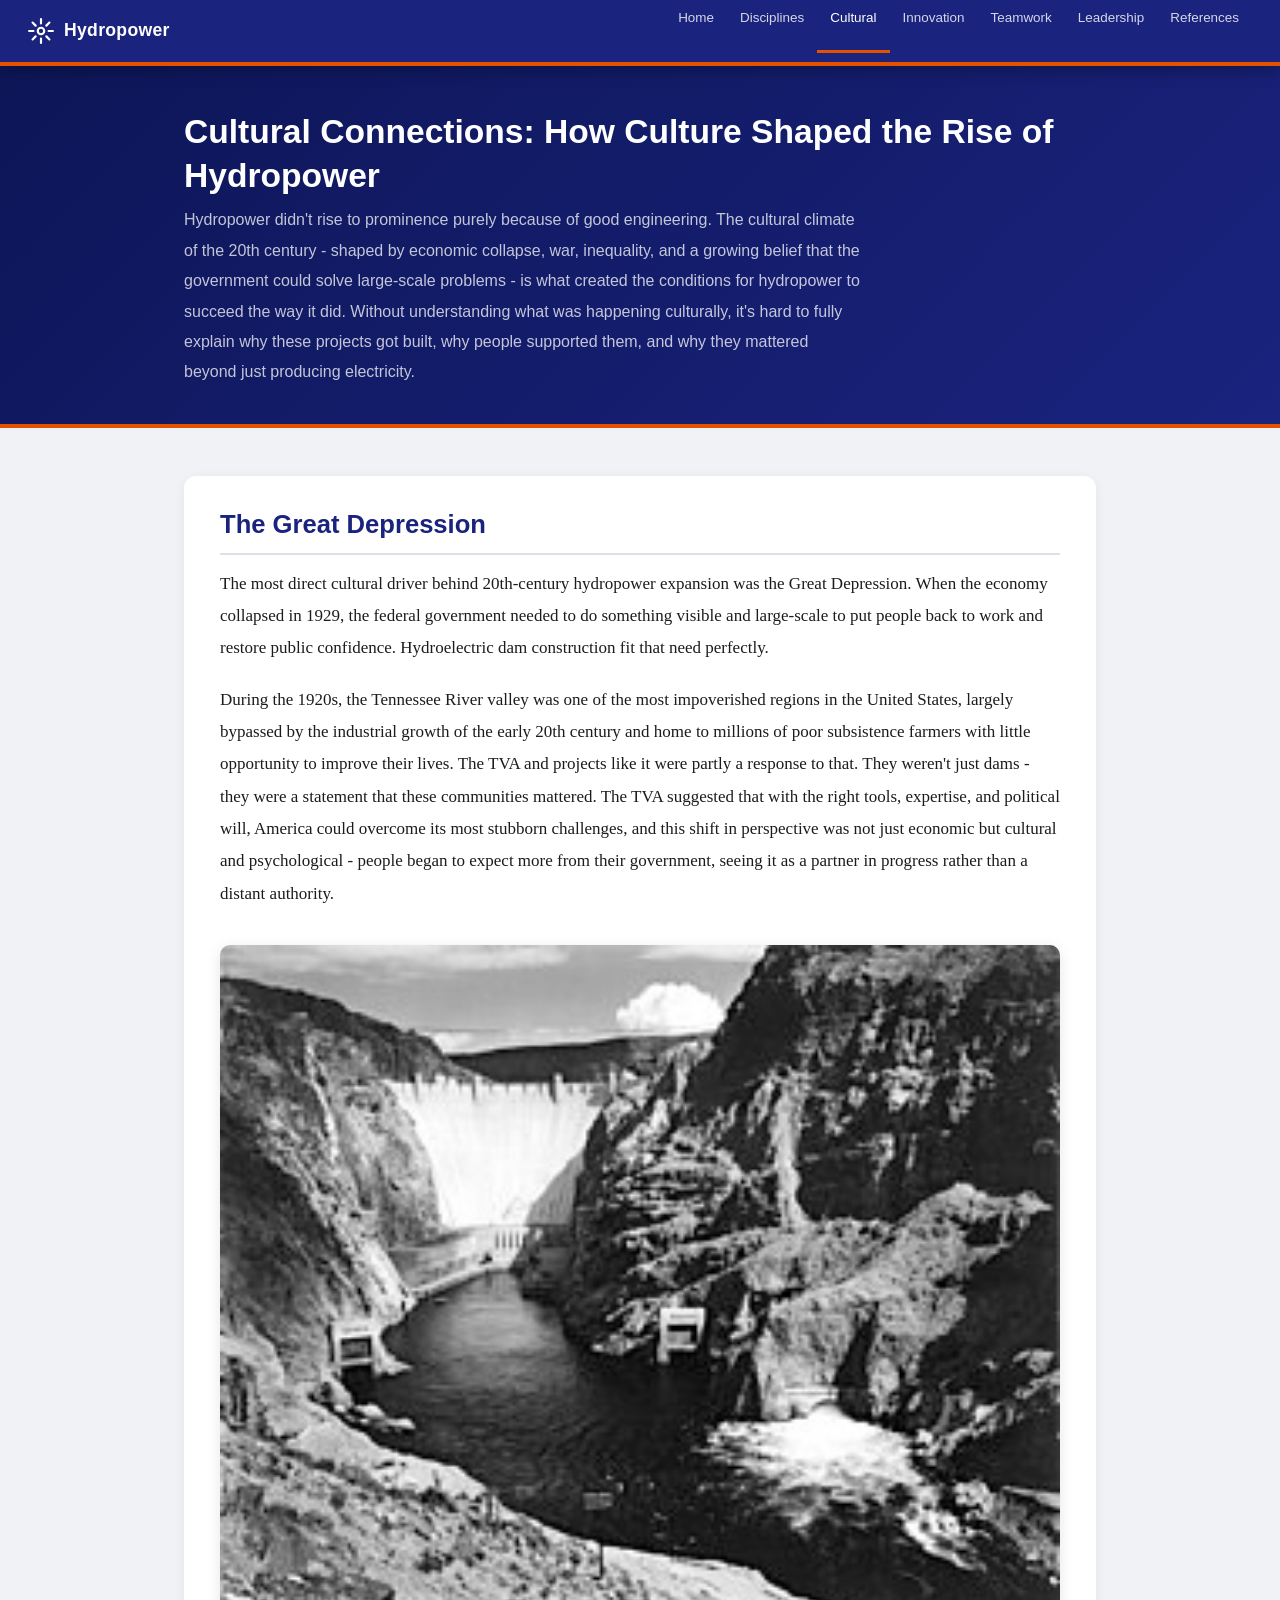
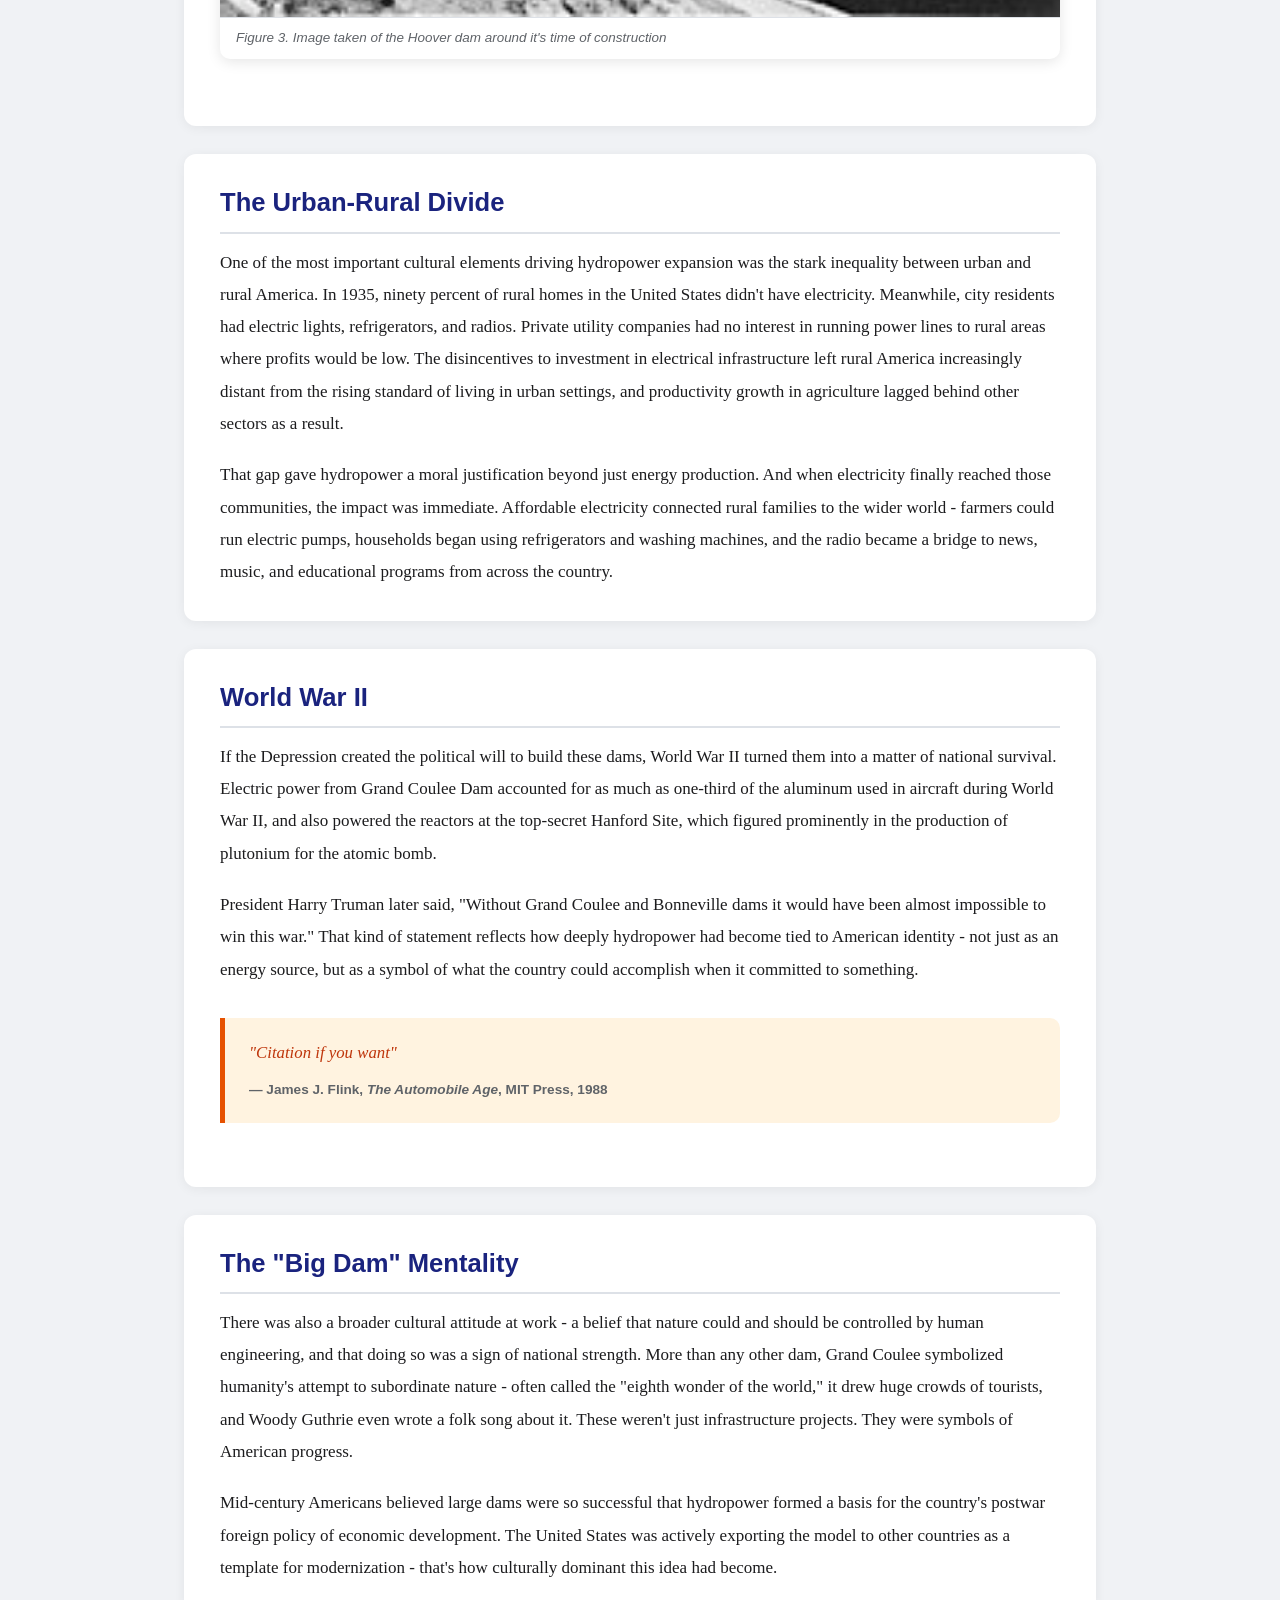
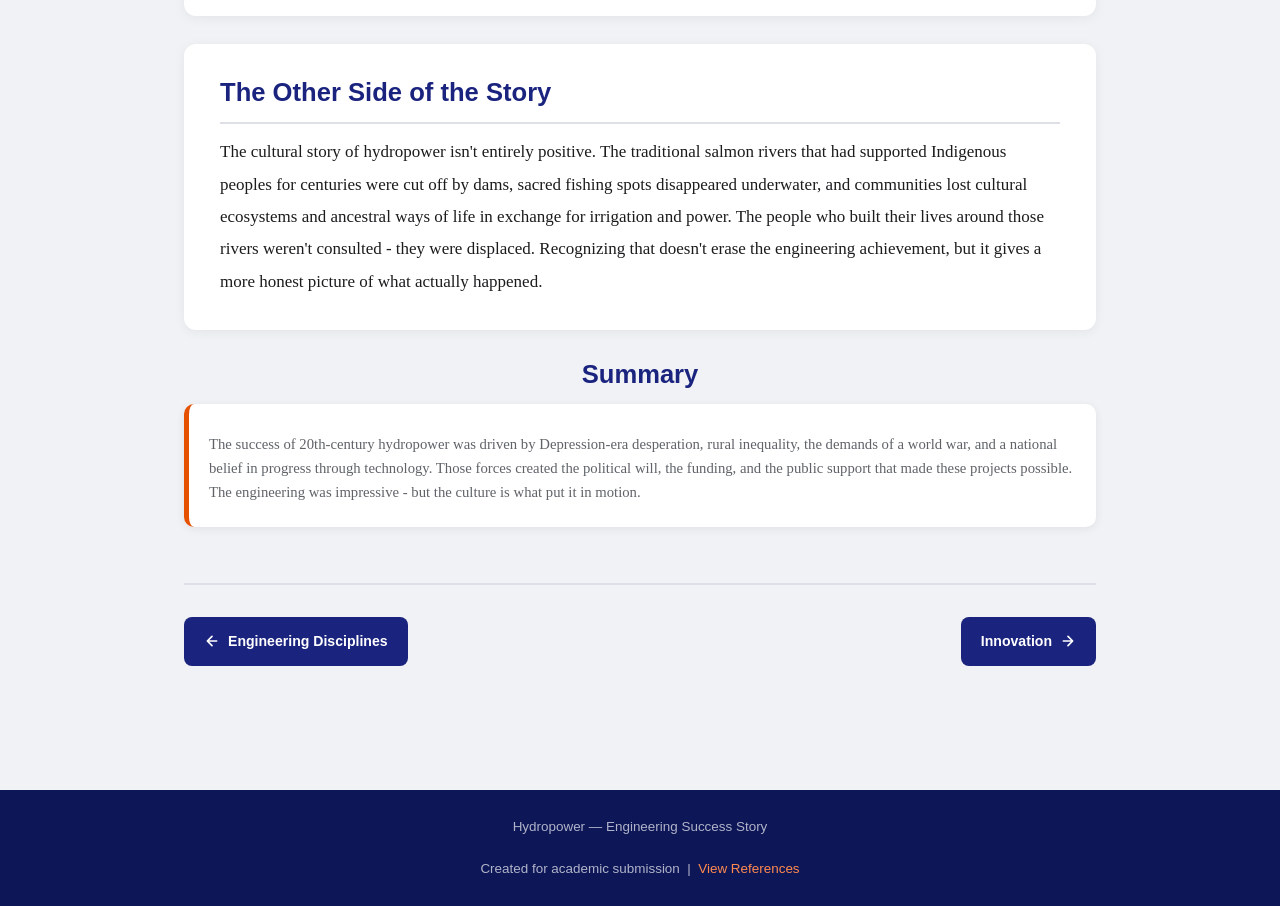
==== page2-cultural.html @ 2762198e "Add files via upload" ====
<!DOCTYPE html>
<html lang="en">
<head>
  <meta charset="UTF-8" />
  <meta name="viewport" content="width=device-width, initial-scale=1.0" />
  <title>Cultural Connections | Hydropower</title>
  <link rel="stylesheet" href="styles.css" />
</head>
<body>

  <!-- ══ HEADER / NAV ══ -->
  <header>
    <a href="index.html" class="nav-logo" aria-label="Site home">
      <svg width="26" height="26" viewBox="0 0 24 24" fill="none" stroke="currentColor"
           stroke-width="2" stroke-linecap="round" stroke-linejoin="round" aria-hidden="true">
        <circle cx="12" cy="12" r="3"/>
        <path d="M12 1v4M12 19v4M4.22 4.22l2.83 2.83M16.95 16.95l2.83 2.83
                 M1 12h4M19 12h4M4.22 19.78l2.83-2.83M16.95 7.05l2.83-2.83"/>
      </svg>
      Hydropower
    </a>
    <nav>
      <ul class="nav-links">
        <li><a href="index.html">Home</a></li>
        <li><a href="page1-disciplines.html">Disciplines</a></li>
        <li><a href="page2-cultural.html" class="active">Cultural</a></li>
        <li><a href="page3-innovation.html">Innovation</a></li>
        <li><a href="page4-teamwork.html">Teamwork</a></li>
        <li><a href="page5-leadership.html">Leadership</a></li>
        <li><a href="page6-references.html">References</a></li>
      </ul>
      <button class="hamburger" id="hamburger" aria-label="Open navigation menu" aria-expanded="false">
        <span class="bar"></span><span class="bar"></span><span class="bar"></span>
      </button>
    </nav>
    <nav class="mobile-nav" id="mobileNav">
      <a href="index.html">Home</a>
      <a href="page1-disciplines.html">Engineering Disciplines</a>
      <a href="page2-cultural.html" class="active">Cultural Connections</a>
      <a href="page3-innovation.html">Innovation</a>
      <a href="page4-teamwork.html">Teamwork</a>
      <a href="page5-leadership.html">Leadership</a>
      <a href="page6-references.html">References</a>
    </nav>
  </header>

  <!-- ══ PAGE HEADER ══ -->
  <div class="page-header">
    <div class="container" style="padding-top:0; padding-bottom:0;">
      <h1>Cultural Connections: How Culture Shaped the Rise of Hydropower</h1>
      <p class="page-desc">
        Hydropower didn't rise to prominence purely because of good engineering. The cultural climate of the 20th century - shaped by economic collapse, war, inequality, and a growing belief that the government could solve large-scale problems - is what created the conditions for hydropower to succeed the way it did. Without understanding what was happening culturally, it's hard to fully explain why these projects got built, why people supported them, and why they mattered beyond just producing electricity.
      </p>
    </div>
  </div>

  <!-- ══ MAIN CONTENT ══ -->
  <main class="container">

    <div class="content-section">
      <h2>The Great Depression</h2>
      <p>
        The most direct cultural driver behind 20th-century hydropower expansion was the Great Depression. 
        When the economy collapsed in 1929, the federal government needed to do something visible and 
        large-scale to put people back to work and restore public confidence. Hydroelectric dam construction 
        fit that need perfectly.
      </p>
      <p>
        During the 1920s, the Tennessee River valley was one of the most impoverished regions in the United States, 
        largely bypassed by the industrial growth of the early 20th century and home to millions of poor subsistence
        farmers with little opportunity to improve their lives. The TVA and projects like it were partly a response 
        to that. They weren't just dams - they were a statement that these communities mattered. The TVA suggested 
        that with the right tools, expertise, and political will, America could overcome its most stubborn challenges,
        and this shift in perspective was not just economic but cultural and psychological - people began to expect 
        more from their government, seeing it as a partner in progress rather than a distant authority.
      </p>

      <figure>
        <img src= "images/hooverdam.jpg"
             alt="Illustration of a busy European city street in the 1880s with horse-drawn carriages, pedestrians, and cobblestone roads"
             width="900" height="420" loading="lazy" />
        <figcaption>
          Figure 3. Image taken of the Hoover dam around it's time of construction
        </figcaption>
      </figure>
    </div>

    <div class="content-section">
      <h2>The Urban-Rural Divide</h2>
      <p>
        One of the most important cultural elements driving hydropower expansion was the stark inequality 
        between urban and rural America. In 1935, ninety percent of rural homes in the United States didn't
        have electricity. Meanwhile, city residents had electric lights, refrigerators, and radios. Private
        utility companies had no interest in running power lines to rural areas where profits would be low. 
        The disincentives to investment in electrical infrastructure left rural America increasingly distant 
        from the rising standard of living in urban settings, and productivity growth in agriculture lagged 
        behind other sectors as a result.
      </p>
      <p>
        That gap gave hydropower a moral justification beyond just energy production. 
        And when electricity finally reached those communities, the impact was immediate. 
        Affordable electricity connected rural families to the wider world - farmers could run electric pumps, 
        households began using refrigerators and washing machines, and the radio became a bridge to news, music,
        and educational programs from across the country.
      </p>
    </div>

    <div class="content-section">
      <h2>World War II</h2>
      <p>
        If the Depression created the political will to build these dams, World War II turned them into a matter 
        of national survival. Electric power from Grand Coulee Dam accounted for as much as one-third of the aluminum
        used in aircraft during World War II, and also powered the reactors at the top-secret Hanford Site,
        which figured prominently in the production of plutonium for the atomic bomb.
      </p>
      <p>
        President Harry Truman later said, "Without Grand Coulee and Bonneville dams it would have been 
        almost impossible to win this war." That kind of statement reflects how deeply hydropower had become 
        tied to American identity - not just as an energy source, but as a symbol of what the country could 
        accomplish when it committed to something.
      </p>


      <div class="callout orange">
        "Citation if you want"
        <cite>— James J. Flink, <em>The Automobile Age</em>, MIT Press, 1988</cite>
      </div>
    </div>

    <div class="content-section">
      <h2>The "Big Dam" Mentality</h2>
      <p>
        There was also a broader cultural attitude at work - a belief that nature could and should be controlled 
        by human engineering, and that doing so was a sign of national strength. More than any other dam, Grand 
        Coulee symbolized humanity's attempt to subordinate nature - often called the "eighth wonder of the world," 
        it drew huge crowds of tourists, and Woody Guthrie even wrote a folk song about it. These weren't just 
        infrastructure projects. They were symbols of American progress.
      </p>
      <p>
        Mid-century Americans believed large dams were so successful that hydropower formed a basis for 
        the country's postwar foreign policy of economic development. The United States was actively exporting 
        the model to other countries as a template for modernization - that's how culturally dominant this idea 
        had become.
      </p>
    </div>

    <div class="content-section">
      <h2>The Other Side of the Story</h2>
      <p>
        The cultural story of hydropower isn't entirely positive. The traditional salmon rivers 
        that had supported Indigenous peoples for centuries were cut off by dams, sacred fishing spots 
        disappeared underwater, and communities lost cultural ecosystems and ancestral ways of life in exchange 
        for irrigation and power. The people who built their lives around those rivers weren't consulted - they were 
        displaced. Recognizing that doesn't erase the engineering achievement, but it gives a more honest picture of 
        what actually happened.
      </p>
    </div>

      <h2 style="margin-top:0; text-align: center;">Summary</h2>
      <div class="summary-card">
        <div class="card-label"></div>
        <p>The success of 20th-century hydropower was driven by Depression-era desperation, 
        rural inequality, the demands of a world war, and a national belief in progress through technology. 
        Those forces created the political will, the funding, and the public support that made these projects 
        possible. The engineering was impressive - but the culture is what put it in motion.</p>
      </div>

    <!-- Prev / Next -->
    <nav class="page-nav" aria-label="Page navigation">
      <a href="page1-disciplines.html">
        <svg width="16" height="16" viewBox="0 0 24 24" fill="none" stroke="currentColor"
             stroke-width="2.5" stroke-linecap="round" stroke-linejoin="round" aria-hidden="true">
          <path d="M19 12H5M12 19l-7-7 7-7"/>
        </svg>
        Engineering Disciplines
      </a>
      <a href="page3-innovation.html" class="next">
        Innovation
        <svg width="16" height="16" viewBox="0 0 24 24" fill="none" stroke="currentColor"
             stroke-width="2.5" stroke-linecap="round" stroke-linejoin="round" aria-hidden="true">
          <path d="M5 12h14M12 5l7 7-7 7"/>
        </svg>
      </a>
    </nav>

  </main>

  <footer>
    <p>Hydropower — Engineering Success Story</p>
    <p>Created for academic submission &nbsp;|&nbsp;
       <a href="page6-references.html">View References</a></p>
  </footer>

  <script>
    const hamburger = document.getElementById('hamburger');
    const mobileNav = document.getElementById('mobileNav');
    hamburger.addEventListener('click', () => {
      const isOpen = mobileNav.classList.toggle('open');
      hamburger.classList.toggle('open', isOpen);
      hamburger.setAttribute('aria-expanded', isOpen);
    });
    mobileNav.querySelectorAll('a').forEach(link => {
      link.addEventListener('click', () => {
        mobileNav.classList.remove('open');
        hamburger.classList.remove('open');
        hamburger.setAttribute('aria-expanded', false);
      });
    });
  </script>
</body>
</html>
---- styles.css ----
/* ================================================================
   styles.css — Internal Combustion Engine: Engineering Success
   Shared stylesheet for all pages
   ================================================================ */

/* ── Reset & Custom Properties ── */
*, *::before, *::after {
  box-sizing: border-box;
  margin: 0;
  padding: 0;
}

:root {
  --primary:       #1a237e;   /* deep navy  */
  --primary-dark:  #0d1657;
  --primary-mid:   #283593;
  --accent:        #e65100;   /* engineering orange */
  --accent-light:  #ff8a50;
  --bg:            #f0f2f5;
  --surface:       #ffffff;
  --text:          #1c1c1e;
  --text-muted:    #5f6368;
  --border:        #dde1e7;
  --nav-height:    66px;
}

html { scroll-behavior: smooth; }

body {
  font-family: Georgia, 'Times New Roman', serif;
  background: var(--bg);
  color: var(--text);
  line-height: 1.9;
  font-size: 1.0625rem;
}

/* ── Typography ── */
h1, h2, h3, h4 {
  font-family: 'Segoe UI', Arial, Helvetica, sans-serif;
  line-height: 1.3;
  color: var(--primary);
}

h1 { font-size: 2.25rem; margin-bottom: 0.6rem; }
h2 { font-size: 1.6rem;  margin: 2.2rem 0 0.8rem; }
h3 { font-size: 1.15rem; margin: 1.6rem 0 0.5rem; color: var(--accent); }
h4 { font-size: 1rem;    margin: 1.2rem 0 0.4rem; color: var(--primary-mid); }

p { margin-bottom: 1.2rem; }
p:last-child { margin-bottom: 0; }

a { color: var(--accent); text-decoration: none; }
a:hover { text-decoration: underline; }

ul, ol { padding-left: 1.5rem; margin-bottom: 1.2rem; }
li { margin-bottom: 0.4rem; }

strong { color: var(--primary-dark); }

/* ── Header & Navigation ── */
header {
  position: sticky;
  top: 0;
  z-index: 1000;
  height: var(--nav-height);
  background: var(--primary);
  border-bottom: 4px solid var(--accent);
  display: flex;
  align-items: center;
  justify-content: space-between;
  padding: 0 1.75rem;
  box-shadow: 0 3px 16px rgba(0,0,0,0.35);
}

.nav-logo {
  display: flex;
  align-items: center;
  gap: 10px;
  color: #fff;
  font-family: 'Segoe UI', Arial, sans-serif;
  font-size: 1.1rem;
  font-weight: 700;
  letter-spacing: 0.3px;
  text-decoration: none;
  flex-shrink: 0;
  white-space: nowrap;
}

.nav-logo svg { flex-shrink: 0; }

.nav-logo:hover { text-decoration: none; opacity: 0.9; }

/* Desktop links */
.nav-links {
  display: flex;
  align-items: center;
  list-style: none;
  gap: 0;
  height: var(--nav-height);
}

.nav-links li { height: 100%; display: flex; align-items: center; }

.nav-links a {
  display: flex;
  align-items: center;
  height: 100%;
  padding: 0 13px;
  color: rgba(255,255,255,0.82);
  font-family: 'Segoe UI', Arial, sans-serif;
  font-size: 0.84rem;
  font-weight: 500;
  text-decoration: none;
  border-bottom: 3px solid transparent;
  transition: color 0.2s, border-color 0.2s;
  white-space: nowrap;
  margin-top: 3px;  /* offset for border-bottom */
}

.nav-links a:hover,
.nav-links a.active {
  color: #fff;
  border-bottom-color: var(--accent);
  text-decoration: none;
}

/* Hamburger button */
.hamburger {
  display: none;
  flex-direction: column;
  gap: 5px;
  background: none;
  border: none;
  cursor: pointer;
  padding: 8px;
  border-radius: 6px;
  transition: background 0.2s;
  flex-shrink: 0;
}

.hamburger:hover { background: rgba(255,255,255,0.12); }

.hamburger .bar {
  width: 24px;
  height: 3px;
  background: #fff;
  border-radius: 3px;
  transition: all 0.3s ease;
  display: block;
}

.hamburger.open .bar:nth-child(1) { transform: translateY(8px) rotate(45deg); }
.hamburger.open .bar:nth-child(2) { opacity: 0; transform: scaleX(0); }
.hamburger.open .bar:nth-child(3) { transform: translateY(-8px) rotate(-45deg); }

/* Mobile dropdown nav */
.mobile-nav {
  display: none;
  position: absolute;
  top: var(--nav-height);
  left: 0;
  right: 0;
  background: var(--primary-dark);
  border-bottom: 3px solid var(--accent);
  flex-direction: column;
  box-shadow: 0 8px 24px rgba(0,0,0,0.45);
}

.mobile-nav.open { display: flex; }

.mobile-nav a {
  padding: 13px 22px;
  color: rgba(255,255,255,0.85);
  font-family: 'Segoe UI', Arial, sans-serif;
  font-size: 0.93rem;
  font-weight: 500;
  border-bottom: 1px solid rgba(255,255,255,0.07);
  text-decoration: none;
  transition: background 0.2s, color 0.2s, padding-left 0.2s;
}

.mobile-nav a:hover  { background: rgba(230,81,0,0.18); color: #fff; padding-left: 30px; }
.mobile-nav a.active { color: var(--accent-light); }
.mobile-nav a:last-child { border-bottom: none; }

/* ── Hero Section ── */
.hero {
  background: linear-gradient(150deg, var(--primary-dark) 0%, var(--primary) 50%, var(--primary-mid) 100%);
  color: #fff;
  padding: 72px 1.5rem 60px;
  text-align: center;
  position: relative;
  overflow: hidden;
}

.hero::after {
  content: '';
  position: absolute;
  inset: 0;
  background: url("data:image/svg+xml,%3Csvg width='60' height='60' viewBox='0 0 60 60' xmlns='http://www.w3.org/2000/svg'%3E%3Cg fill='none' fill-rule='evenodd'%3E%3Cg fill='%23ffffff' fill-opacity='0.03'%3E%3Cpath d='M36 34v-4h-2v4h-4v2h4v4h2v-4h4v-2h-4zm0-30V0h-2v4h-4v2h4v4h2V6h4V4h-4zM6 34v-4H4v4H0v2h4v4h2v-4h4v-2H6zM6 4V0H4v4H0v2h4v4h2V6h4V4H6z'/%3E%3C/g%3E%3C/g%3E%3C/svg%3E");
  pointer-events: none;
}

.hero-inner { position: relative; z-index: 1; }

.hero-badge {
  display: inline-block;
  background: var(--accent);
  color: #fff;
  font-family: 'Segoe UI', Arial, sans-serif;
  font-size: 0.75rem;
  font-weight: 700;
  letter-spacing: 1.8px;
  text-transform: uppercase;
  padding: 5px 14px;
  border-radius: 20px;
  margin-bottom: 18px;
}

.hero h1 {
  color: #fff;
  font-size: 2.7rem;
  max-width: 820px;
  margin: 0 auto 1rem;
  text-shadow: 0 2px 8px rgba(0,0,0,0.25);
}

.hero .subtitle {
  font-family: 'Segoe UI', Arial, sans-serif;
  font-size: 1.1rem;
  color: rgba(255,255,255,0.82);
  max-width: 640px;
  margin: 0 auto;
  line-height: 1.75;
}

/* ── Page Header (non-home pages) ── */
.page-header {
  background: linear-gradient(135deg, var(--primary-dark) 0%, var(--primary) 100%);
  padding: 44px 1.5rem 36px;
  color: #fff;
  border-bottom: 4px solid var(--accent);
}

.page-header .page-label {
  font-family: 'Segoe UI', Arial, sans-serif;
  font-size: 0.75rem;
  font-weight: 700;
  letter-spacing: 2px;
  text-transform: uppercase;
  color: var(--accent-light);
  margin-bottom: 8px;
}

.page-header h1 {
  color: #fff;
  font-size: 2.1rem;
  margin-bottom: 0.5rem;
}

.page-header .page-desc {
  font-family: 'Segoe UI', Arial, sans-serif;
  font-size: 1rem;
  color: rgba(255,255,255,0.75);
  max-width: 680px;
}

/* ── Main Container ── */
.container {
  max-width: 960px;
  margin: 0 auto;
  padding: 48px 1.5rem 64px;
}

/* ── Content Cards / Sections ── */
.content-section {
  background: var(--surface);
  border-radius: 12px;
  padding: 32px 36px;
  margin-bottom: 28px;
  box-shadow: 0 2px 12px rgba(0,0,0,0.06);
}

.content-section > h2:first-child {
  margin-top: 0;
  padding-bottom: 12px;
  border-bottom: 2px solid var(--border);
}

/* ── Info Summary Grid (Home page) ── */
.summary-grid {
  display: grid;
  grid-template-columns: repeat(auto-fit, minmax(270px, 1fr));
  gap: 18px;
  margin: 2rem 0;
}

.summary-card {
  background: var(--surface);
  border-radius: 10px;
  padding: 22px 20px;
  border-left: 5px solid var(--accent);
  box-shadow: 0 2px 10px rgba(0,0,0,0.07);
}

.summary-card img {
  width: 100%;   
  height: 250px;   
  display: block;   
  border-radius: 6px; 
  
  object-fit: cover;    
  object-position: top; 
}

.summary-grid-centered {
  display: grid;
  grid-template-columns: repeat(auto-fit, minmax(270px, 1fr));
  place-content: center;
  gap: 18px;
  margin: 2rem 0;
}

.summary-card-spaced {
  background: var(--surface);
  border-radius: 10px;
  padding: 22px 20px;
  border-left: 5px solid var(--accent);
  box-shadow: 0 2px 10px rgba(0,0,0,0.07);
  gap: 18px;
  margin: 2rem 0;
}

.summary-card .card-label {
  font-family: 'Segoe UI', Arial, sans-serif;
  font-size: 0.72rem;
  font-weight: 700;
  letter-spacing: 2px;
  text-transform: uppercase;
  color: var(--accent);
  margin-bottom: 6px;
}

.summary-card h3 {
  font-size: 1rem;
  margin: 0 0 6px;
  color: var(--primary-dark);
}

.summary-card p { margin: 0; font-size: 0.92rem; color: var(--text-muted); line-height: 1.65; }

/* ── Discipline Cards Grid ── */
.discipline-grid {
  display: grid;
  grid-template-columns: repeat(auto-fit, minmax(260px, 1fr));
  gap: 20px;
  margin: 2rem 0;
}

.discipline-card {
  background: var(--surface);
  border-radius: 10px;
  overflow: hidden;
  box-shadow: 0 2px 10px rgba(0,0,0,0.08);
  border-top: 5px solid var(--primary);
  transition: transform 0.2s, box-shadow 0.2s;
}

.discipline-card:hover {
  transform: translateY(-3px);
  box-shadow: 0 6px 20px rgba(0,0,0,0.12);
}

.discipline-card.orange { border-top-color: var(--accent); }
.discipline-card.green  { border-top-color: #2e7d32; }
.discipline-card.teal   { border-top-color: #00695c; }
.discipline-card.purple { border-top-color: #6a1b9a; }
.discipline-card.red    { border-top-color: #c62828; }

.discipline-card-body { padding: 22px 20px; }
.discipline-card-body h3 { font-size: 1rem; margin: 0 0 8px; color: var(--primary); }
.discipline-card-body p  { font-size: 0.9rem; color: var(--text-muted); margin: 0; line-height: 1.7; }

/* ── Timeline ── */
.timeline {
  position: relative;
  margin: 2rem 0;
  padding-left: 36px;
}

.timeline::before {
  content: '';
  position: absolute;
  left: 11px;
  top: 8px;
  bottom: 8px;
  width: 3px;
  background: linear-gradient(to bottom, var(--primary), var(--accent));
  border-radius: 2px;
}

.timeline-item {
  position: relative;
  margin-bottom: 30px;
  background: var(--surface);
  border-radius: 10px;
  padding: 20px 22px;
  box-shadow: 0 2px 8px rgba(0,0,0,0.07);
}

.timeline-item::before {
  content: '';
  position: absolute;
  left: -30px;
  top: 22px;
  width: 14px;
  height: 14px;
  border-radius: 50%;
  background: var(--accent);
  border: 3px solid var(--bg);
  box-shadow: 0 0 0 2px var(--accent);
}

.timeline-item .year {
  font-family: 'Segoe UI', Arial, sans-serif;
  font-size: 0.78rem;
  font-weight: 700;
  letter-spacing: 1.5px;
  text-transform: uppercase;
  color: var(--accent);
  margin-bottom: 4px;
}

.timeline-item h3 { font-size: 1.05rem; margin: 0 0 8px; color: var(--primary); }
.timeline-item p  { font-size: 0.93rem; color: var(--text-muted); margin: 0; line-height: 1.75; }

/* ── Person Cards ── */
.person-grid {
  display: grid;
  grid-template-columns: repeat(auto-fit, minmax(220px, 1fr));
  gap: 20px;
  margin: 2rem 0;
}

.person-card {
  background: var(--surface);
  border-radius: 10px;
  overflow: hidden;
  box-shadow: 0 2px 10px rgba(0,0,0,0.08);
  text-align: center;
  transition: transform 0.2s, box-shadow 0.2s;
}

.person-card-center {
  background: var(--surface);
  border-radius: 10px;
  overflow: hidden;
  box-shadow: 0 2px 10px rgba(0,0,0,0.08);
  text-align: center;
  transition: transform 0.2s, box-shadow 0.2s;
  gap: 20px;
  margin: 2rem 0;
}

.person-card:hover {
  transform: translateY(-3px);
  box-shadow: 0 6px 20px rgba(0,0,0,0.12);
}

.person-card-center:hover {
  transform: translateY(-3px);
  box-shadow: 0 6px 20px rgba(0,0,0,0.12);
}

.person-card img {
  width: 100%;
  height: 175px;
  object-fit: cover;
  display: block;
}

.person-card-body { padding: 16px 14px; }
.person-card-body h3 { font-size: 1rem; margin: 0 0 4px; color: var(--primary-dark); }
.person-card-body .role {
  font-family: 'Segoe UI', Arial, sans-serif;
  font-size: 0.78rem;
  color: var(--accent);
  font-weight: 700;
  text-transform: uppercase;
  letter-spacing: 0.8px;
}

/* ── Figure / Caption ── */
figure {
  margin: 2.2rem 0;
  background: var(--surface);
  border-radius: 10px;
  overflow: hidden;
  box-shadow: 0 3px 14px rgba(0,0,0,0.1);
}

figure img {
  width: 100%;
  height: auto;
  display: block;
}

figcaption {
  font-family: 'Segoe UI', Arial, sans-serif;
  font-size: 0.84rem;
  color: var(--text-muted);
  padding: 10px 16px 11px;
  border-top: 1px solid var(--border);
  font-style: italic;
  line-height: 1.5;
}

/* ── Blockquote / Callout ── */
.callout {
  background: #e8eaf6;
  border-left: 5px solid var(--primary);
  border-radius: 0 10px 10px 0;
  padding: 20px 24px;
  margin: 2rem 0;
  font-style: italic;
  color: var(--primary-dark);
  font-size: 1.05rem;
  line-height: 1.8;
}

.callout cite {
  display: block;
  margin-top: 10px;
  font-size: 0.85rem;
  font-style: normal;
  color: var(--text-muted);
  font-family: 'Segoe UI', Arial, sans-serif;
  font-weight: 600;
}

.callout.orange {
  background: #fff3e0;
  border-left-color: var(--accent);
  color: #bf360c;
}

/* ── Stat/Highlight Row ── */
.stat-row {
  display: flex;
  flex-wrap: wrap;
  gap: 16px;
  margin: 2rem 0;
}

.stat-box {
  flex: 1 1 140px;
  background: var(--surface);
  border-radius: 10px;
  padding: 20px 16px;
  text-align: center;
  box-shadow: 0 2px 8px rgba(0,0,0,0.07);
  border-top: 4px solid var(--accent);
}

.stat-box .stat-number {
  font-family: 'Segoe UI', Arial, sans-serif;
  font-size: 2rem;
  font-weight: 800;
  color: var(--accent);
  line-height: 1;
  margin-bottom: 6px;
}

.stat-box .stat-label {
  font-family: 'Segoe UI', Arial, sans-serif;
  font-size: 0.8rem;
  color: var(--text-muted);
  line-height: 1.4;
}

/* ── References List ── */
.ref-list {
  list-style: none;
  counter-reset: ref;
}

.ref-list li {
  counter-increment: ref;
  padding: 16px 0 16px 52px;
  position: relative;
  border-bottom: 1px solid var(--border);
  font-size: 0.95rem;
  line-height: 1.85;
}

.ref-list li:last-child { border-bottom: none; }

.ref-list li::before {
  content: counter(ref);
  position: absolute;
  left: 0;
  top: 18px;
  width: 34px;
  height: 34px;
  background: var(--accent);
  color: #fff;
  font-family: 'Segoe UI', Arial, sans-serif;
  font-size: 0.82rem;
  font-weight: 700;
  border-radius: 50%;
  display: grid;
  place-items: center;
}

/* ── Prev / Next Page Navigation ── */
.page-nav {
  display: flex;
  justify-content: space-between;
  align-items: center;
  flex-wrap: wrap;
  gap: 12px;
  margin-top: 3.5rem;
  padding-top: 2rem;
  border-top: 2px solid var(--border);
}

.page-nav a {
  display: inline-flex;
  align-items: center;
  gap: 8px;
  padding: 11px 20px;
  background: var(--primary);
  color: #fff;
  border-radius: 8px;
  font-family: 'Segoe UI', Arial, sans-serif;
  font-size: 0.88rem;
  font-weight: 600;
  text-decoration: none;
  transition: background 0.2s, transform 0.15s;
}

.page-nav a:hover {
  background: var(--accent);
  text-decoration: none;
  transform: translateY(-1px);
}

.page-nav a.next { margin-left: auto; }

/* ── Section Divider ── */
hr.section-rule {
  border: none;
  border-top: 2px solid var(--border);
  margin: 2.5rem 0;
}

/* ── Footer ── */
footer {
  background: var(--primary-dark);
  color: rgba(255,255,255,0.68);
  font-family: 'Segoe UI', Arial, sans-serif;
  font-size: 0.84rem;
  text-align: center;
  padding: 26px 16px;
  margin-top: 60px;
  line-height: 1.7;
}

footer a { color: var(--accent-light); }
footer p + p { margin-top: 4px; }

/* ── Responsive — Tablet ── */
@media (max-width: 860px) {
  .nav-links { display: none; }
  .hamburger { display: flex; }

  .hero h1 { font-size: 2rem; }
  .page-header h1 { font-size: 1.75rem; }
  .container { padding: 36px 1.25rem 52px; }
  .content-section { padding: 24px 22px; }
}

/* ── Responsive — Mobile ── */
@media (max-width: 560px) {
  .hero { padding: 48px 1rem 38px; }
  .hero h1 { font-size: 1.65rem; }
  h1 { font-size: 1.7rem; }
  h2 { font-size: 1.3rem; }
  body { font-size: 1rem; }

  .content-section { padding: 20px 16px; }
  .page-nav { flex-direction: column; align-items: stretch; }
  .page-nav a.next { margin-left: 0; }
  .page-nav a { justify-content: center; }

  .stat-row { gap: 10px; }
  .stat-box { flex: 1 1 120px; }
}
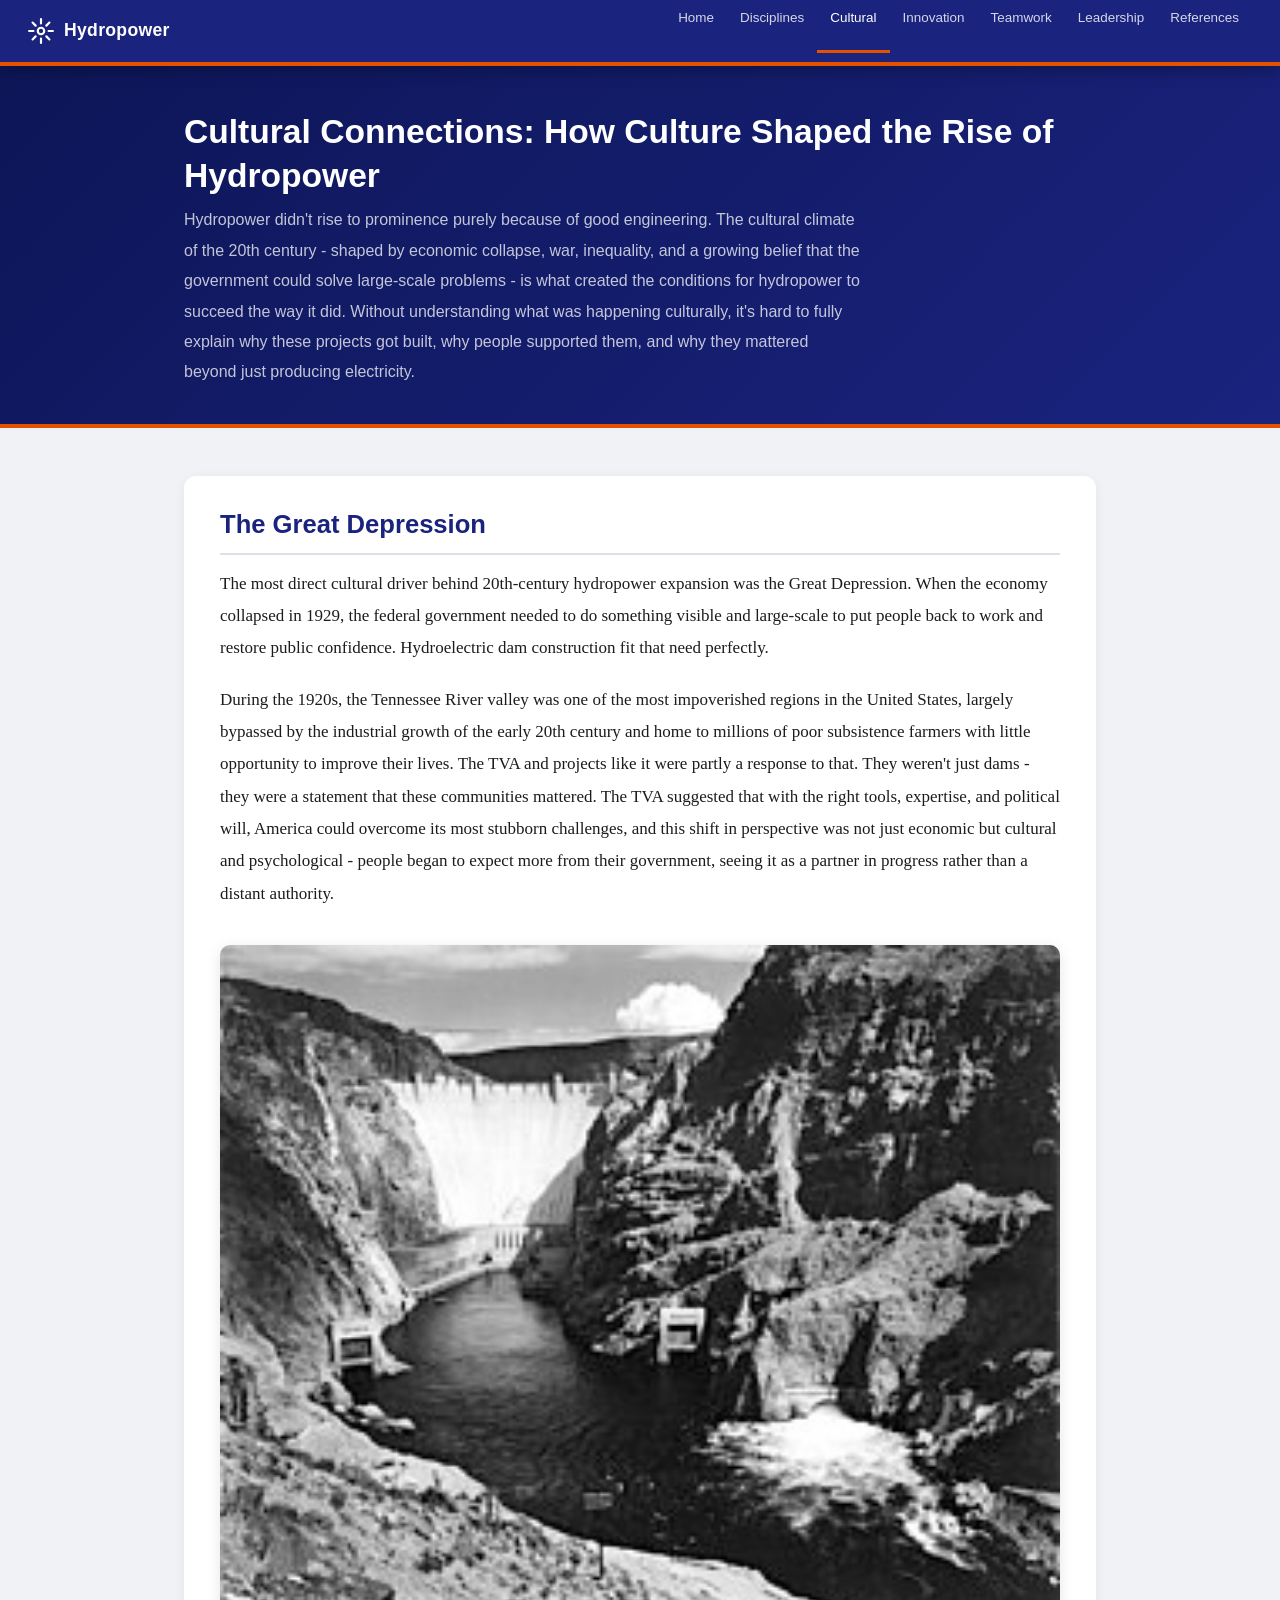
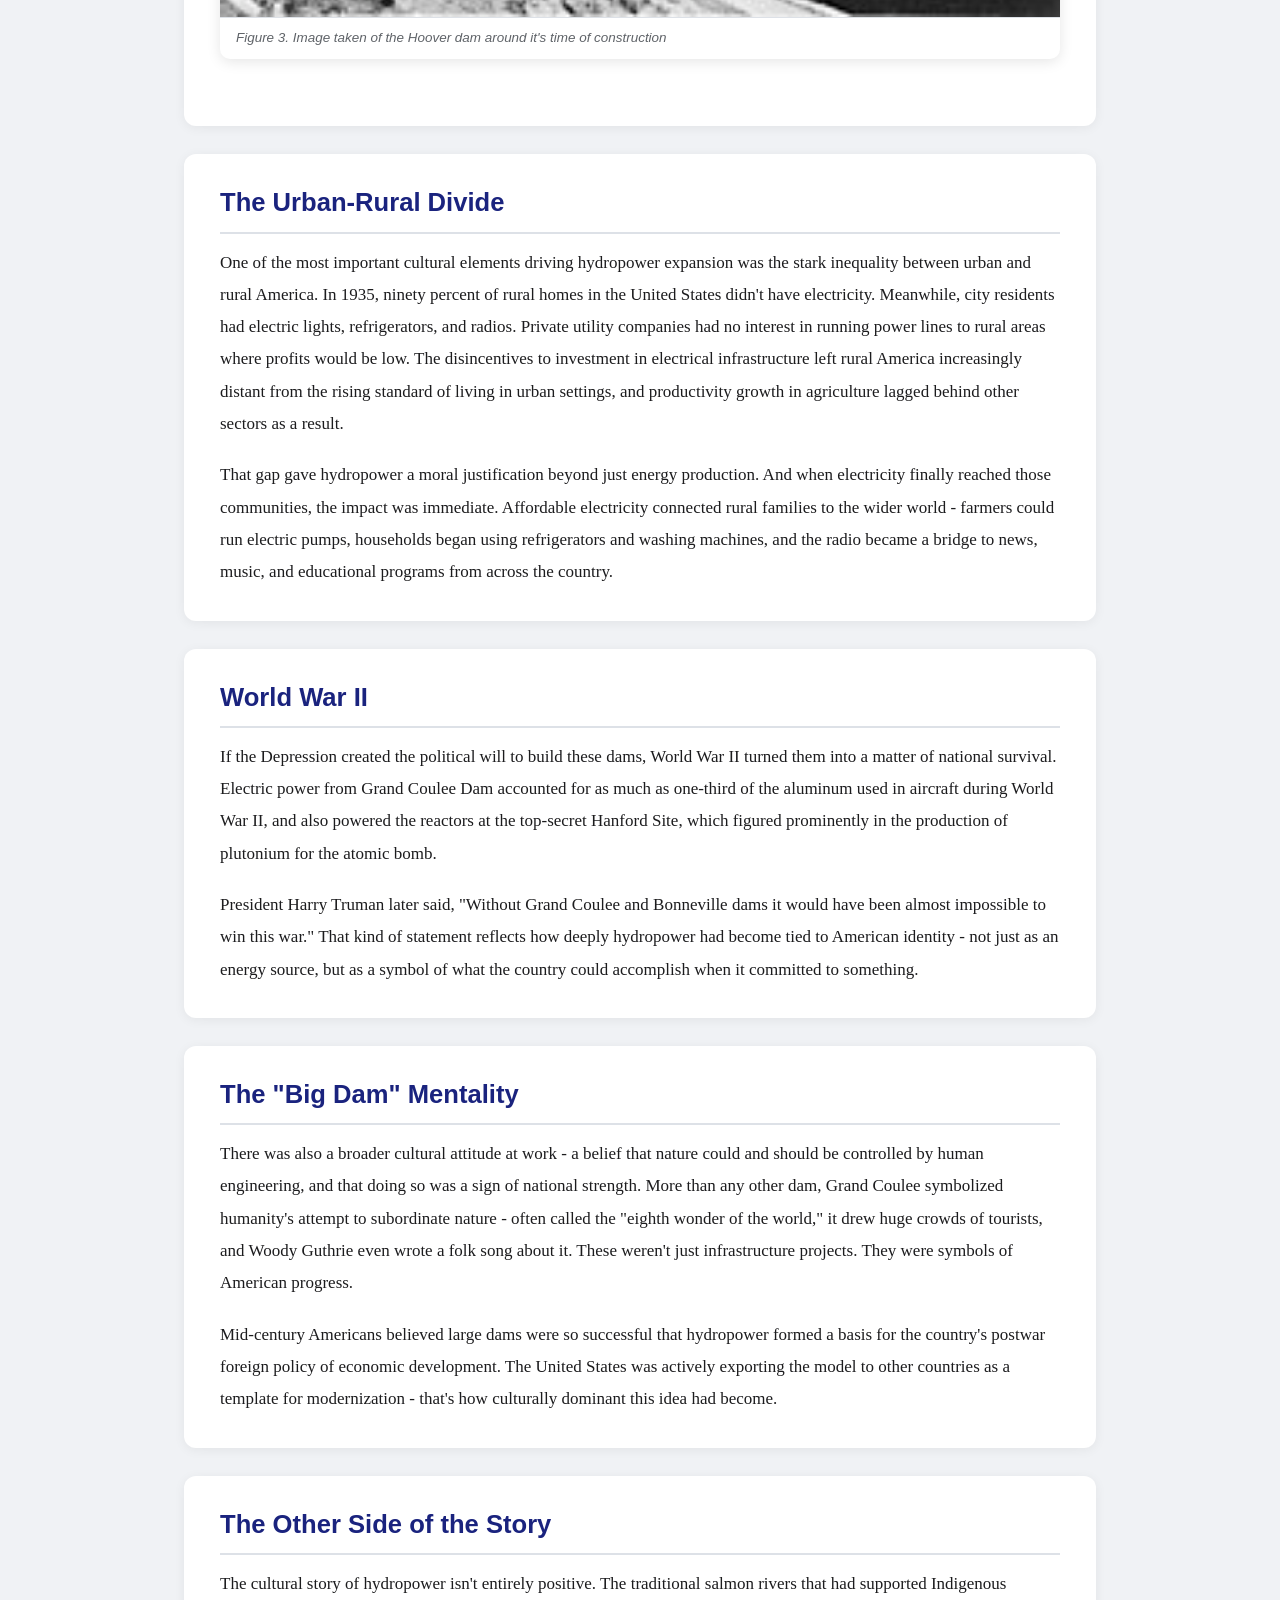
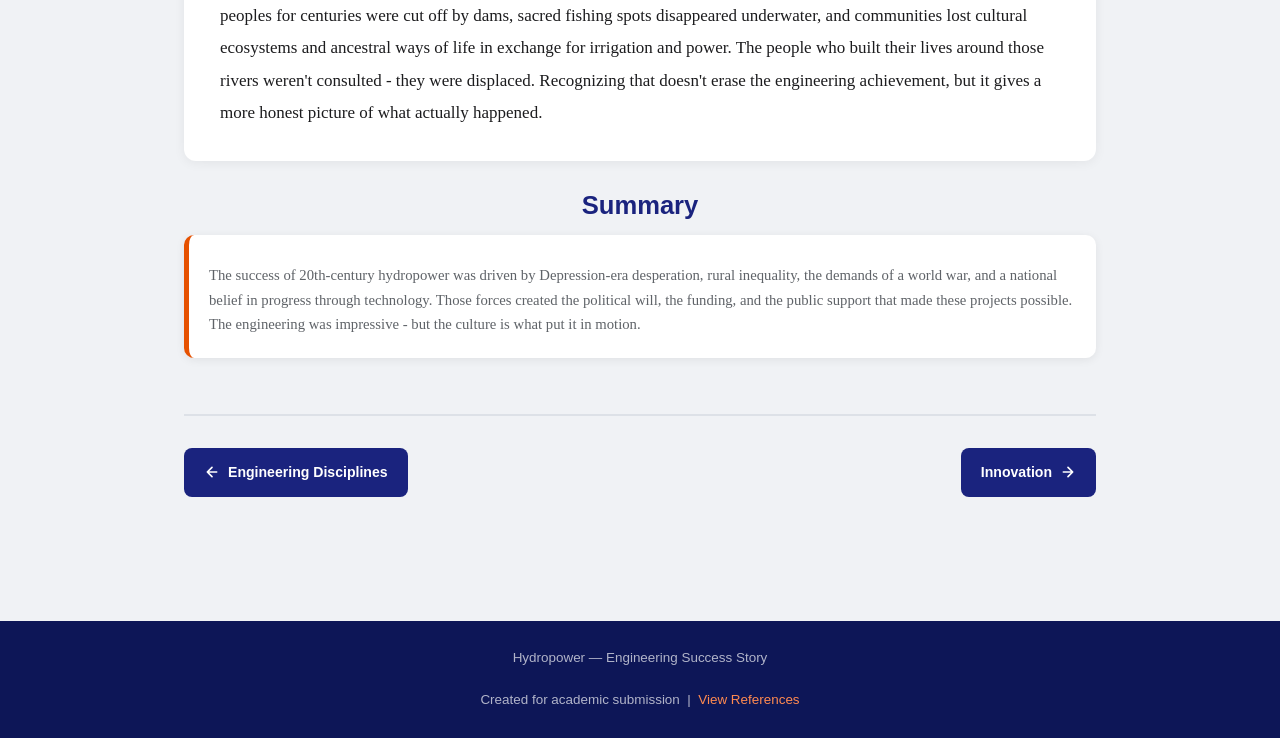
==== commit 3428a861: "Remove citation from page2-cultural.html Removed citation callout from cultural page." ====
--- a/page2-cultural.html
+++ b/page2-cultural.html
@@ -120,11 +120,6 @@
         accomplish when it committed to something.
       </p>
 
-
-      <div class="callout orange">
-        "Citation if you want"
-        <cite>— James J. Flink, <em>The Automobile Age</em>, MIT Press, 1988</cite>
-      </div>
     </div>
 
     <div class="content-section">
